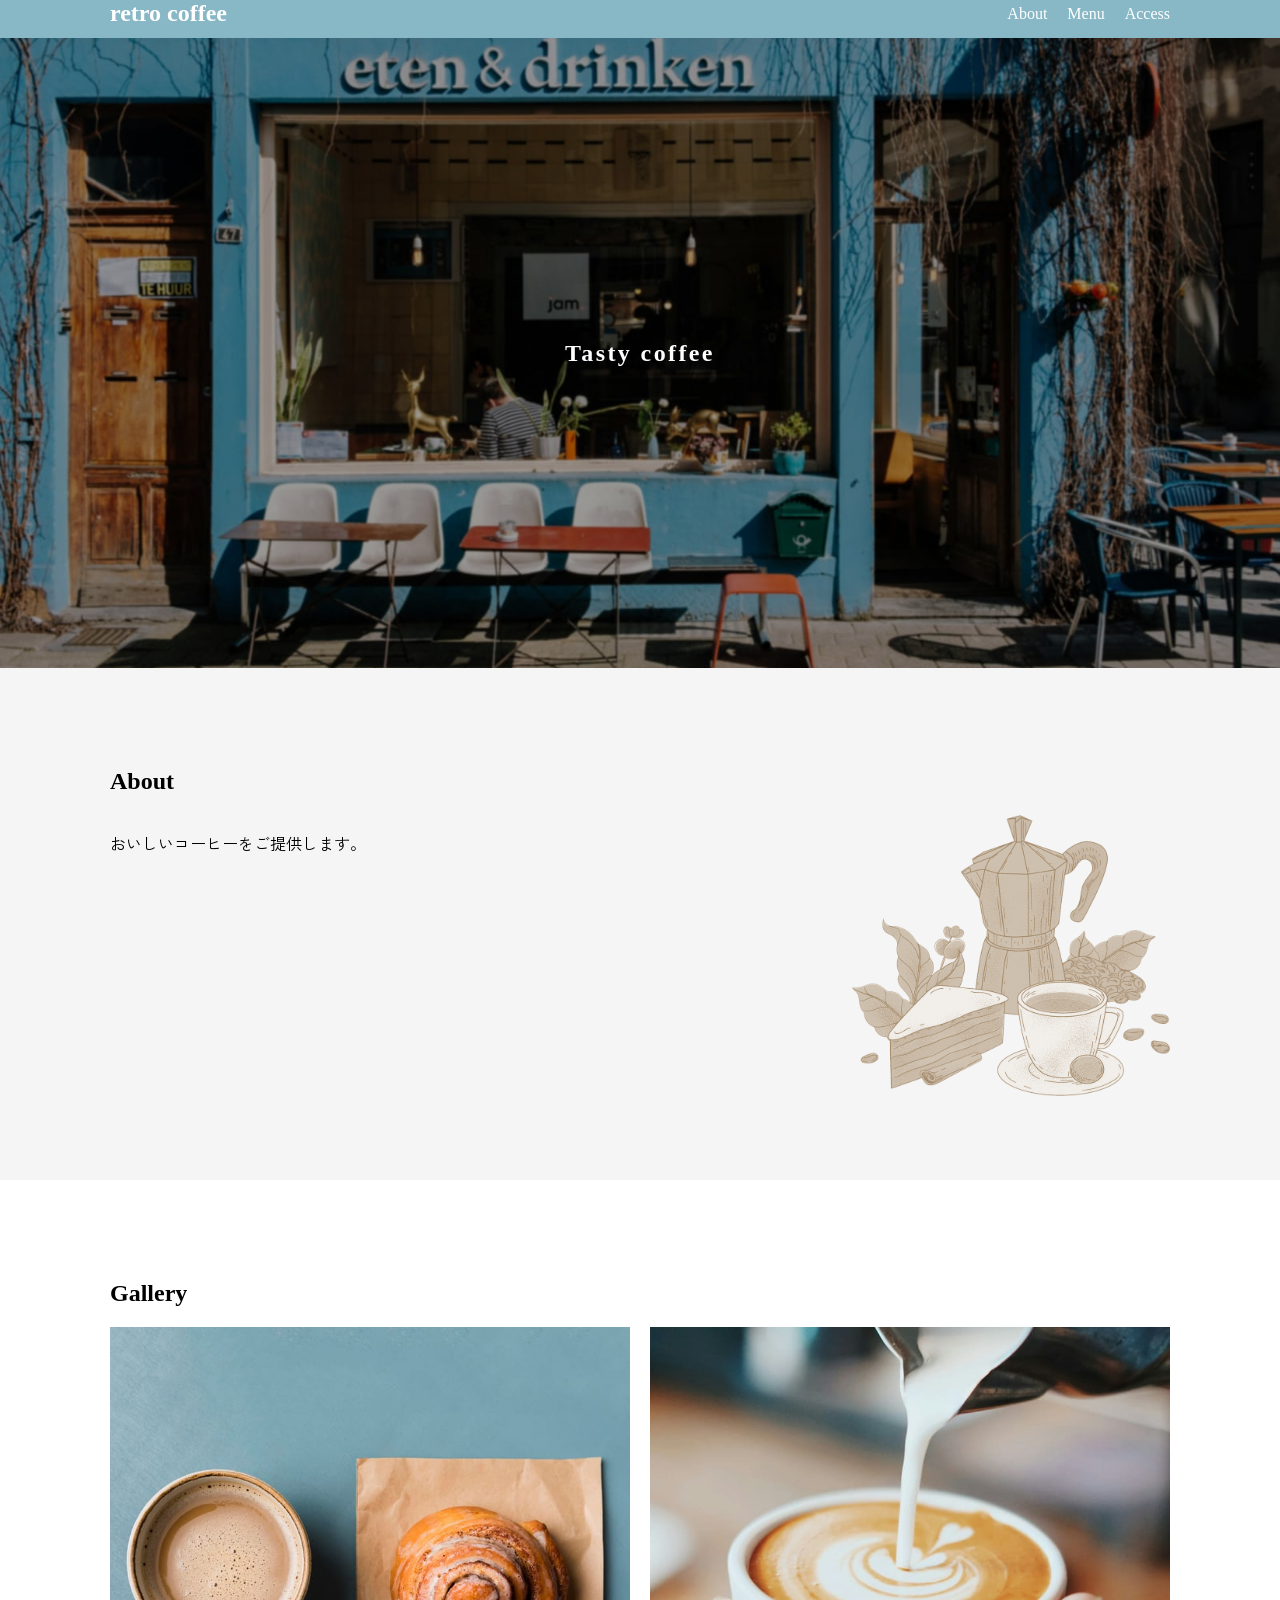
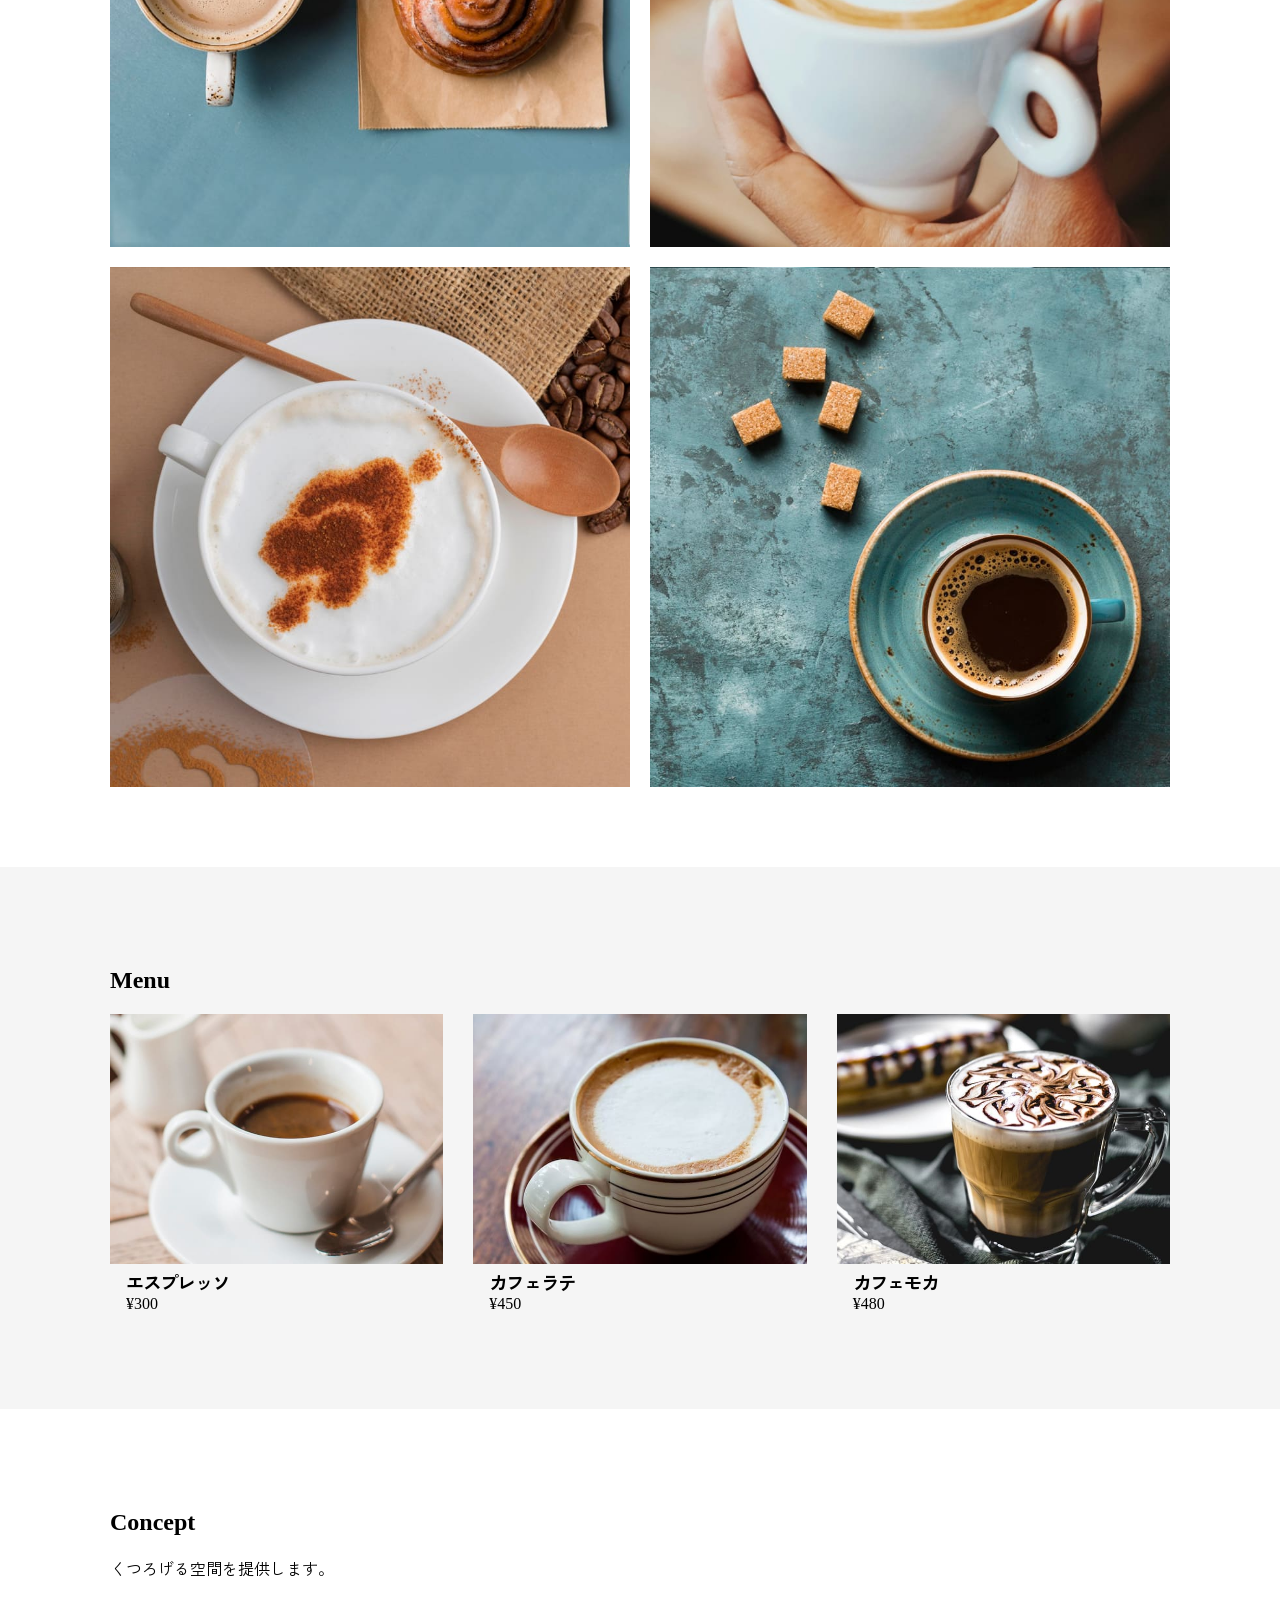
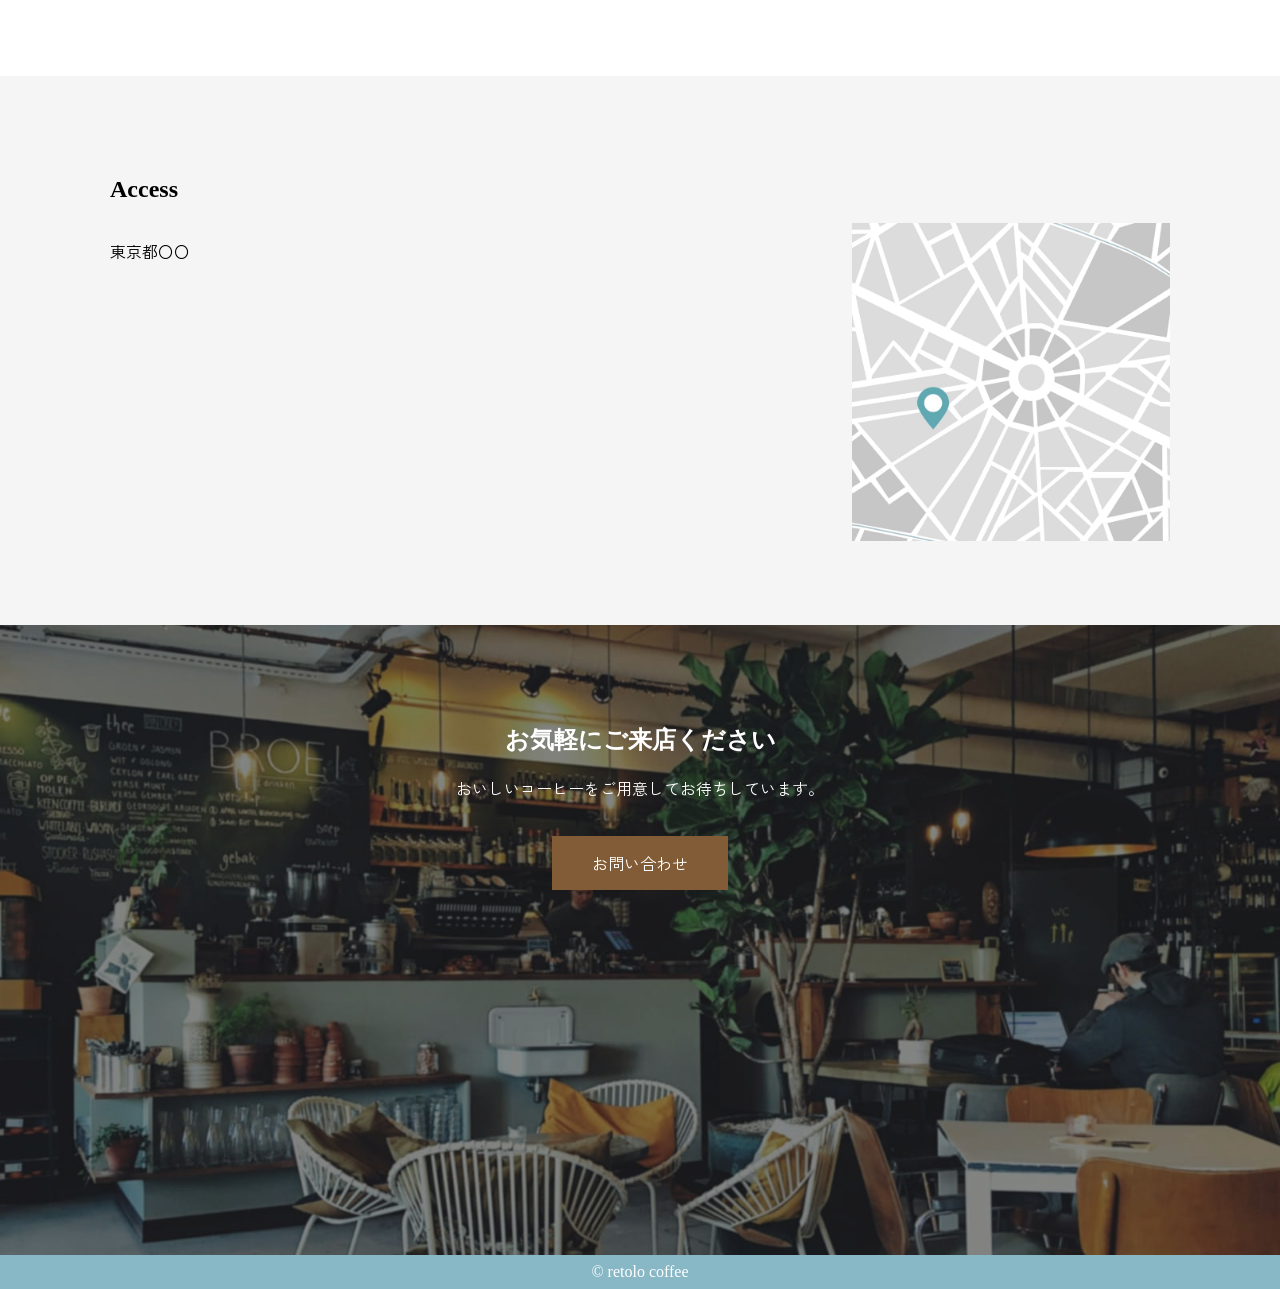
==== works/cafe-lp/index.html @ 8f0bf46b "Add files via upload" ====
<!DOCTYPE html>
<html lang="ja">

<head>
  <meta charset="UTF-8">
  <meta name="viewport" content="width=device-width, initial-scale=1.0">
  <title>Cafe LP</title>
  <link rel="stylesheet" href="style.css">
</head>

<body>

  <header class="header">
    <div class="container">
      <h1>
        <a href="index.html">
          retro coffee
        </a>
      </h1>
      <nav class="nav">
        <ul>
          <li><a href="#about">About</a></li>
          <li><a href="#menu">Menu</a></li>
          <li><a href="#access">Access</a></li>
        </ul>
      </nav>
    </div>
  </header>

  <section class="fv">
    <div class="container">
      <h2>Tasty coffee</h2>
    </div>
  </section>

  <section class="section about" id="about">
    <div class="container">
      <h2>About</h2>
      <div class="about-area">
        <div class="about_txt">
          <p class="jp">おいしいコーヒーをご提供します。</p>
        </div>
        <div class="about_img">
          <img src="images/about.png">
        </div>
      </div>
    </div>
  </section>


  <section class="section gallery">
    <div class="container">
      <h2>Gallery</h2>
      <div class="gallery-grid">
        <img src="images/gallery1.jpg">
        <img src="images/gallery2.jpg">
        <img src="images/gallery4.jpg">
        <img src="images/gallery3.jpg">
      </div>
    </div>
  </section>


  <section class="section menu" id="menu">
    <div class="container">
      <h2>Menu</h2>
      <div class="menu-grid">
        <div class="menu-item">
          <img src="images/menu1.jpg">
          <h3>エスプレッソ</h3>
          <p>¥300</p>
        </div>

        <div class="menu-item">
          <img src="images/menu2.jpg">
          <h3>カフェラテ</h3>
          <p>¥450</p>
        </div>

        <div class="menu-item">
          <img src="images/menu3.jpg">
          <h3>カフェモカ</h3>
          <p>¥480</p>
        </div>
      </div>
    </div>
  </section>

  <section class="section concept">
    <div class="container">
      <h2>Concept</h2>
      <p class="jp">くつろげる空間を提供します。</p>
    </div>
  </section>

  <section class="section access" id="access">
    <div class="container">
      <h2>Access</h2>
      <div class="access-area">
        <div class="access-txt">
          <p class="jp">東京都〇〇</p>
        </div>
        <div class="access-map">
          <img src="images/access_map.jpg">
      </div>
    </div>
  </section>


  <section class="section cta">
    <div class="container">
      <h2>お気軽にご来店ください</h2>
      <p class="jp">おいしいコーヒーをご用意して<br class="sp-br">お待ちしています。</p>
      <a class="cta-button jp" href="#">お問い合わせ</a>
    </div>
  </section>

  <footer class="footer">
    <div class="container">
      <p>© retolo coffee</p>
    </div>
  </footer>

</body>
</html>
---- works/cafe-lp/style.css ----
@charset "UTF-8";
@import url('https: //fonts.googleapis.com/css2?family=New+Tegomin&family=Noto+Serif: ital,wght@0,100..900;1,100..900&display=swap');

@import url('https://fonts.googleapis.com/css2?family=Zen+Kaku+Gothic+New&display=swap');

* {
  box-sizing: border-box;
}

body {
  font-family: "New Tegomin", serif;
  font-feature-settings: "pkna";
  margin: 0;
}

img {
  max-width: 100%;
  height: auto;
}

a {
  color: inherit;
  text-decoration: none;
  transition: opacity 0.5s;
}

a:hover {
  opacity: 0.8;
}

.jp {
  font-family: "Zen Kaku Gothic New", sans-serif;
}

.sp-br {
  display: none;
}
@media (max-width: 768px) {
  .sp-br {
    display: inline;
  }
}

/* common */
.container {
  max-width: 1100px;
  margin: auto;
  padding: 0 20px;
}

.section {
  padding: 80px 0;
}

/* header */
.header {
  position: sticky;
  top: 0;
  height: 38px;
  z-index: 100;
  background: #88b8c6;
}

.header .container {
  display: flex;
  justify-content: space-between;
  align-items: center;
}

.header h1 {
  margin: 0;
  font-size: 24px;
}

.header h1 a {
  color: #fff;
}

.nav ul {
  display: flex;
  gap: 20px;
  list-style: none;
  margin: 0;
  padding: 0;
}

.nav li a {
  color: #fff;
}

/* FV */
.fv {
  position: relative;
  height: 70vh;
  background: url(images/fv.jpg) center/cover;
  display: flex;
  align-items: center;
  justify-content: center;
  color: #fff;
  text-align: center;
}

.fv::before {
  content: "";
  position: absolute;
  inset: 0;
  background: rgba(0,0,0,0.4);
}

.fv h2 {
  position: relative;
  letter-spacing: .1em;
}

/* about */
.about {
  background: #f5f5f5;
}

.about-area {
  display: flex;
  gap: 40px;
}
@media (max-width: 768px) {
  .about-area {
    flex-direction: column;
  }
}

.about_txt {
  flex: 1;
}

.about_img {
  width: 30%;
}
@media (max-width: 768px) {
  .about_img {
    width: 50%;
    margin: 0 auto;
  }
}

/* gallery */
.gallery-grid {
  display: grid;
  grid-template-columns: repeat(2,1fr);
  gap: 20px;
}

.gallery-grid img {
  width: 100%;
  display: block;
  transition: 0.3s;
}

.gallery-grid img:hover {
  transform: scale(1.05);
}

/* menu */
.menu {
  background: #f5f5f5;
}

.menu-grid {
  display: grid;
  grid-template-columns: repeat(3,1fr);
  gap: 30px;
}

.menu-item img {
  width: 100%;
}

.menu-item h3 {
  margin: 0;
  padding: 0 16px;
  font-family: "Zen Kaku Gothic New", sans-serif;
  letter-spacing: -.1em;
}

.menu-item p {
  margin-top: 0;
  padding-left: 16px;
}

/* access */
.access {
  background: #f5f5f5;
}

.access-area {
  display: flex;
  gap: 40px;
}
@media (max-width: 768px) {
  .access-area {
    flex-direction: column;
  }
}

.access-txt {
  flex: 1;
}

.access-map {
  width: 30%;
}
@media (max-width: 768px) {
  .access-map {
    width: 100%;
  }
}

/* CTA */
.cta {
  position: relative;
  height: 70vh;
  text-align: center;
  background: url(images/cta.jpg) center/cover;
}

.cta::before {
  content: "";
  position: absolute;
  inset: 0;
  background: rgba(0,0,0,0.4);
}

.cta .container {
  position: relative;
  z-index: 1;
  color: #fff;
}

.cta-button {
  display: inline-block;
  margin-top: 20px;
  padding: 15px 40px;
  color: #fff;
  background: #825c36;
}

/* footer */
.footer {
  margin: 0;
  color: #fff;
  background: #88b8c6;
}

.footer p {
  margin: 0;
  padding: 8px 0;
  text-align: center;
}

/* responsive */
@media (max-width: 768px) {
  .gallery-grid {
    grid-template-columns: 1fr;
  }

  .menu-grid {
    grid-template-columns: 1fr;
  }

  .section {
    padding: 60px 0;
  }
}
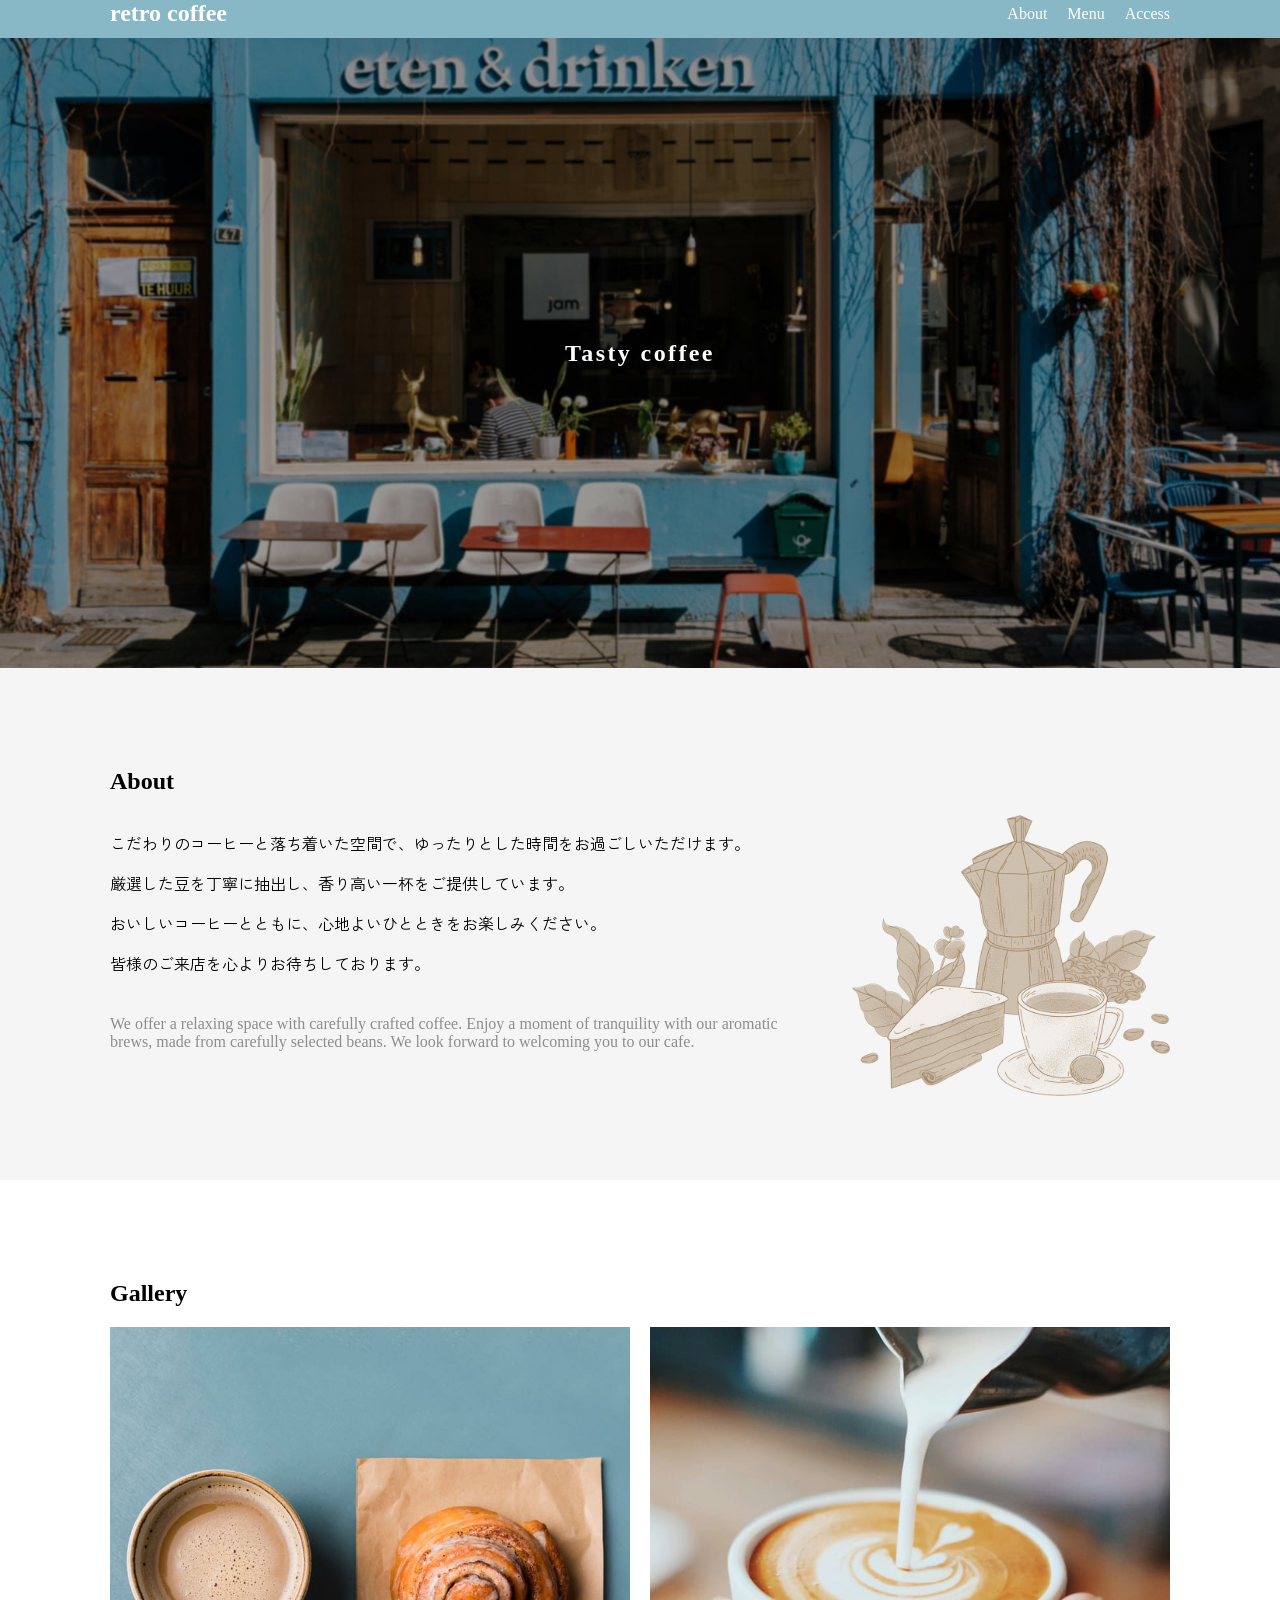
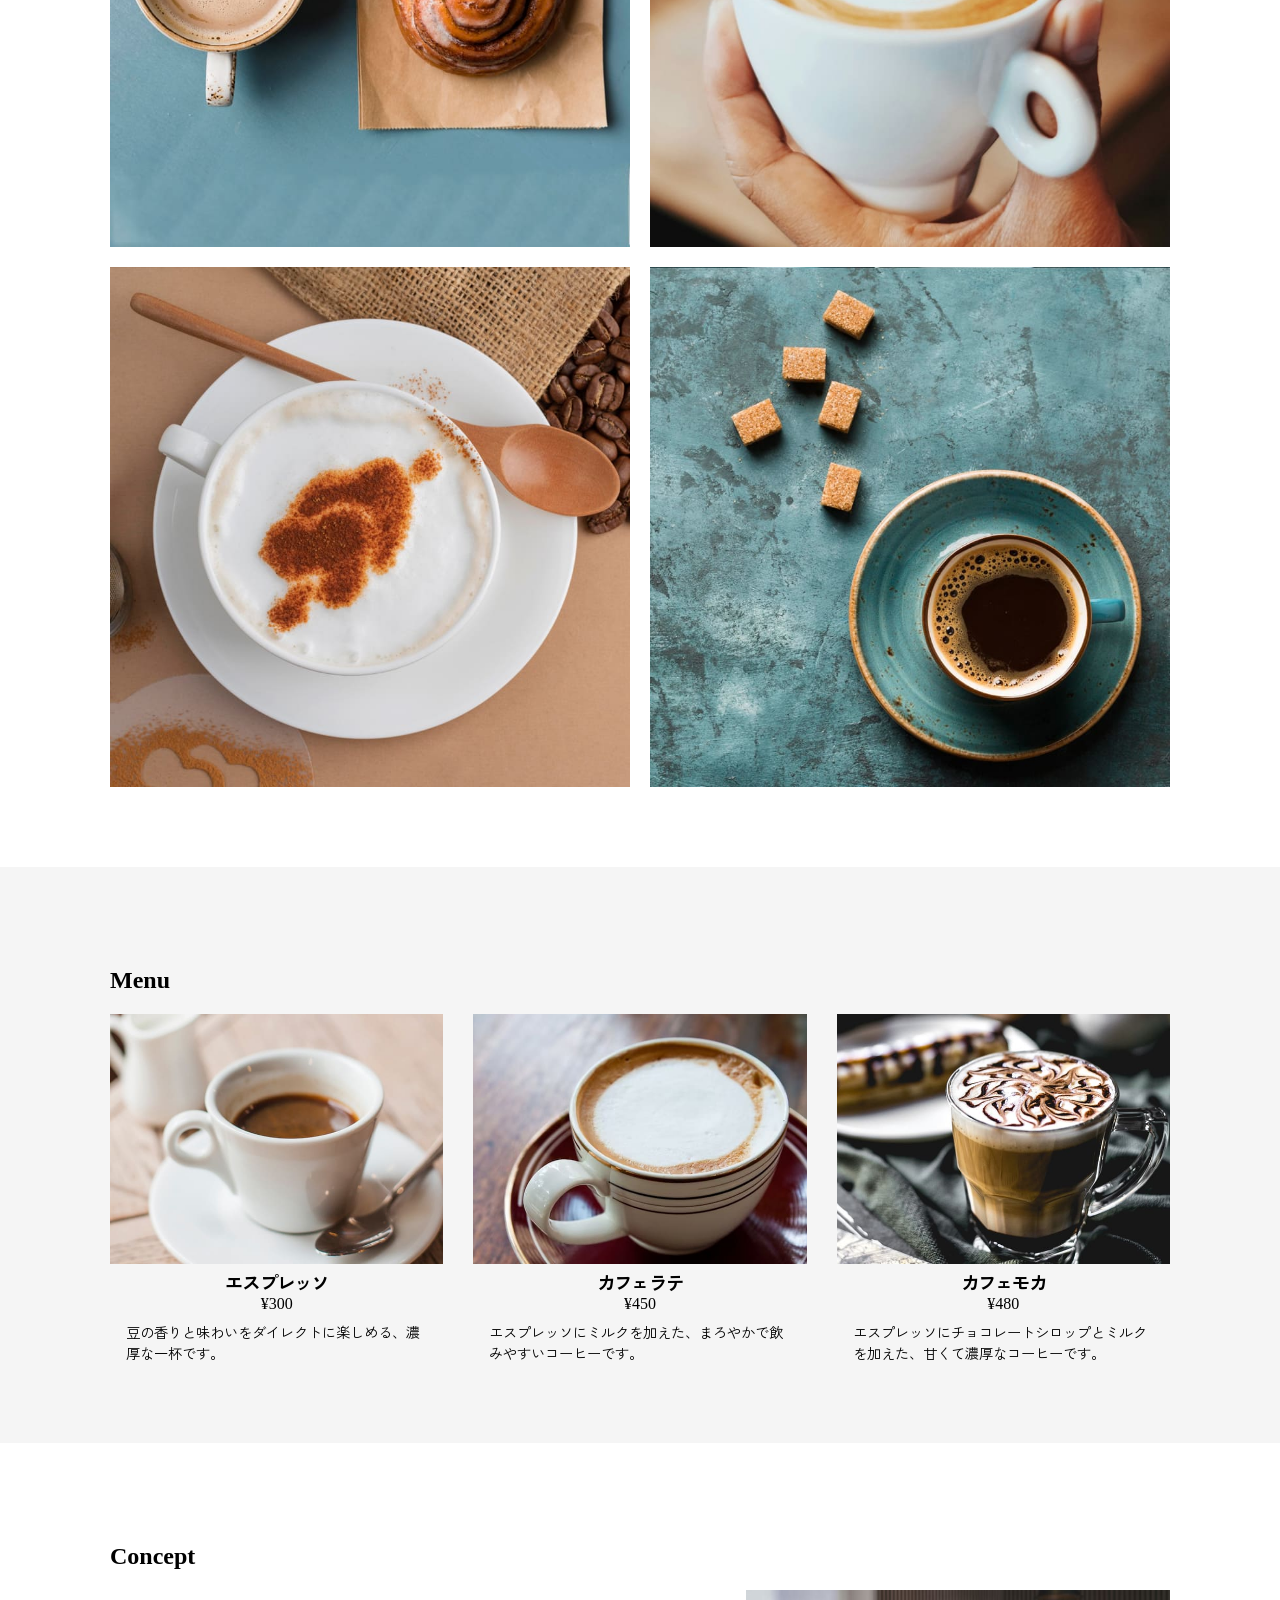
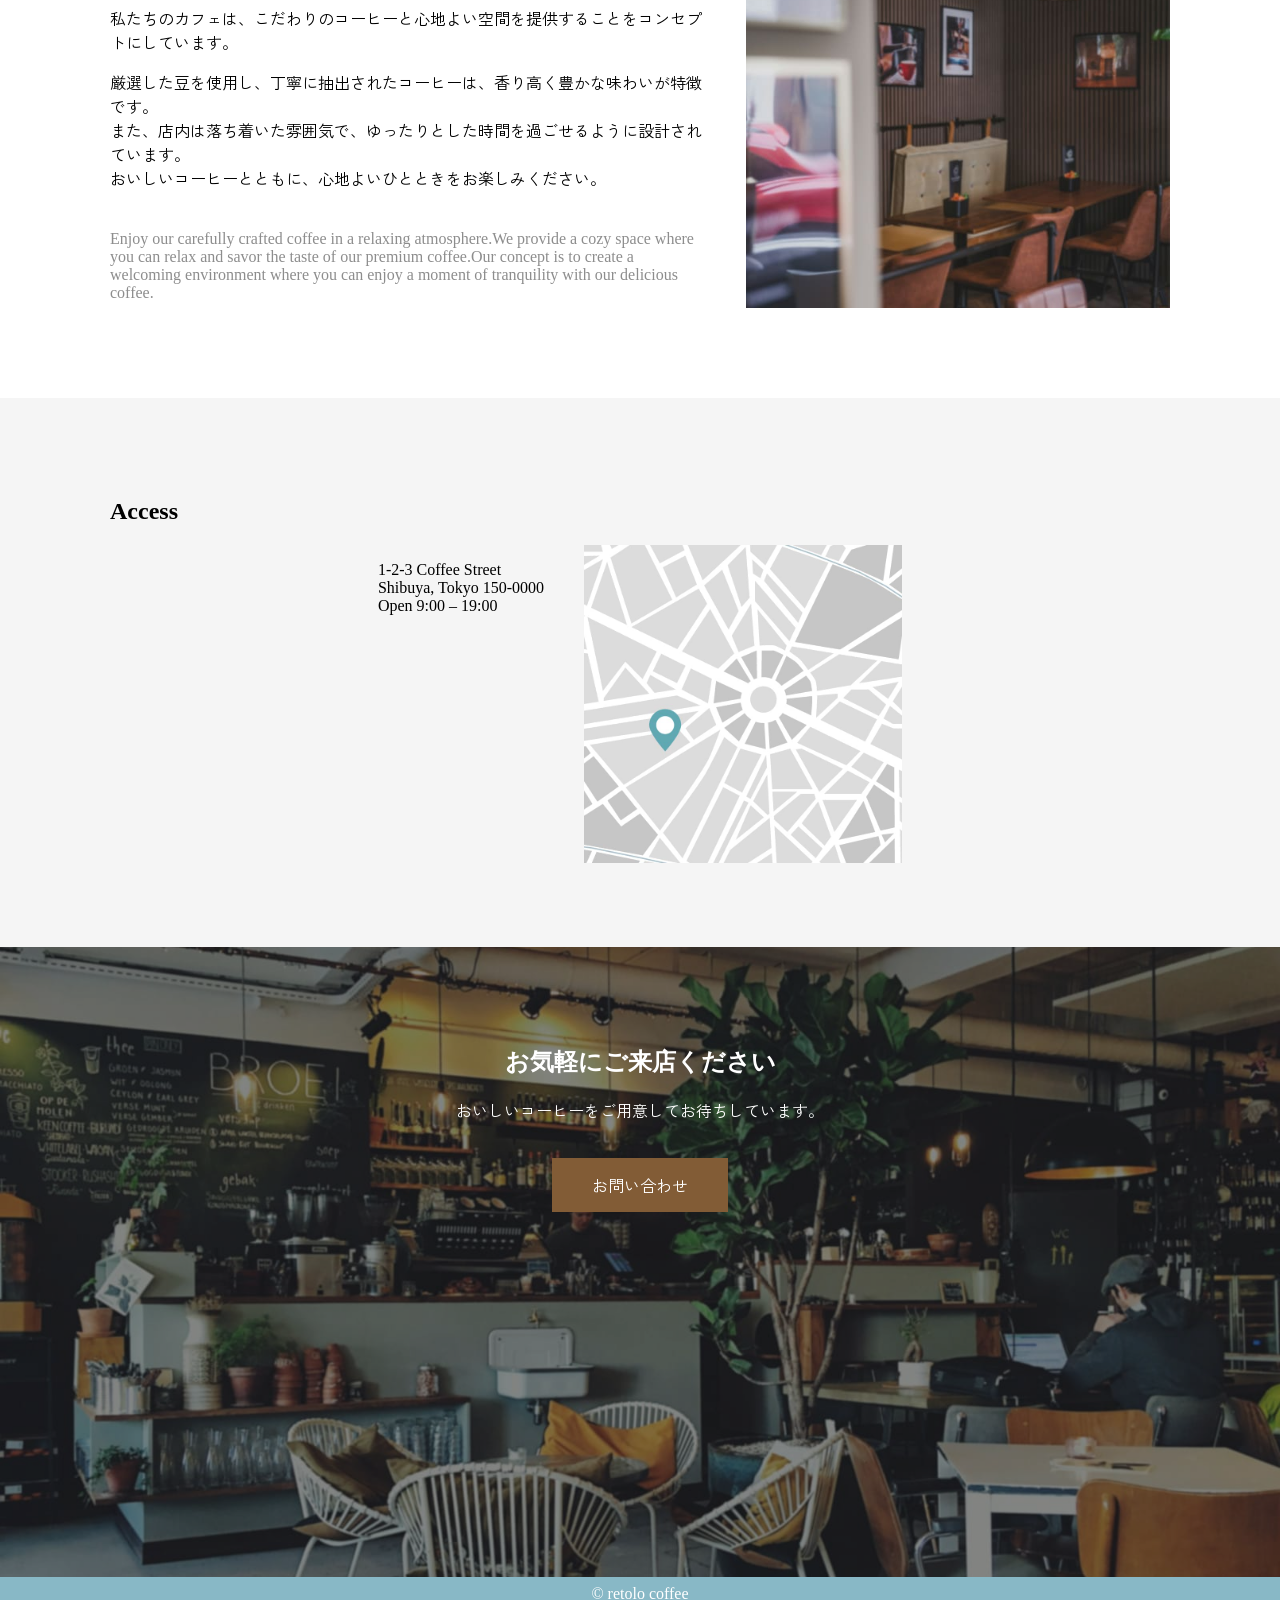
==== commit f2cc4c80: "Add files via upload" ====
--- a/works/cafe-lp/index.html
+++ b/works/cafe-lp/index.html
@@ -38,7 +38,21 @@
       <h2>About</h2>
       <div class="about-area">
         <div class="about_txt">
-          <p class="jp">おいしいコーヒーをご提供します。</p>
+          <p class="jp">
+            こだわりのコーヒーと落ち着いた空間で、ゆったりとした時間をお過ごしいただけます。
+          </p>
+          <p class="jp">
+            厳選した豆を丁寧に抽出し、香り高い一杯をご提供しています。
+          </p>
+          <p class="jp">
+            おいしいコーヒーとともに、心地よいひとときをお楽しみください。
+          </p>
+          <p class="jp">
+            皆様のご来店を心よりお待ちしております。
+          </p>
+          <p class="en">
+            We offer a relaxing space with carefully crafted coffee. Enjoy a moment of tranquility with our aromatic brews, made from carefully selected beans. We look forward to welcoming you to our cafe.
+          </p>
         </div>
         <div class="about_img">
           <img src="images/about.png">
@@ -46,7 +60,6 @@
       </div>
     </div>
   </section>
-
 
   <section class="section gallery">
     <div class="container">
@@ -60,7 +73,6 @@
     </div>
   </section>
 
-
   <section class="section menu" id="menu">
     <div class="container">
       <h2>Menu</h2>
@@ -69,18 +81,27 @@
           <img src="images/menu1.jpg">
           <h3>エスプレッソ</h3>
           <p>¥300</p>
+          <p class="menu-txt jp">
+            豆の香りと味わいをダイレクトに楽しめる、濃厚な一杯です。
+          </p>
         </div>
 
         <div class="menu-item">
           <img src="images/menu2.jpg">
           <h3>カフェラテ</h3>
           <p>¥450</p>
+          <p class="menu-txt jp">
+            エスプレッソにミルクを加えた、まろやかで飲みやすいコーヒーです。
+          </p>
         </div>
 
         <div class="menu-item">
           <img src="images/menu3.jpg">
           <h3>カフェモカ</h3>
           <p>¥480</p>
+          <p class="menu-txt jp">
+            エスプレッソにチョコレートシロップとミルクを加えた、甘くて濃厚なコーヒーです。
+          </p>
         </div>
       </div>
     </div>
@@ -89,7 +110,24 @@
   <section class="section concept">
     <div class="container">
       <h2>Concept</h2>
-      <p class="jp">くつろげる空間を提供します。</p>
+      <div class="concept-area">
+        <div class="concept-txt">
+          <p class="jp">私たちのカフェは、こだわりのコーヒーと心地よい空間を提供することをコンセプトにしています。</p>
+          <p class="jp">
+            厳選した豆を使用し、丁寧に抽出されたコーヒーは、香り高く豊かな味わいが特徴です。<br>
+            また、店内は落ち着いた雰囲気で、ゆったりとした時間を過ごせるように設計されています。<br>
+            おいしいコーヒーとともに、心地よいひとときをお楽しみください。
+          </p>
+
+          <p class="en">
+            Enjoy our carefully crafted coffee in a relaxing atmosphere.We provide a cozy space where you can relax and savor the taste of our premium coffee.Our concept is to create a welcoming environment where you can enjoy a moment of tranquility with our delicious coffee.
+          </p>
+        </div>
+
+        <div class="concept-img">
+          <img src="images/concept.jpg">
+        </div>
+      </div>
     </div>
   </section>
 
@@ -98,7 +136,11 @@
       <h2>Access</h2>
       <div class="access-area">
         <div class="access-txt">
-          <p class="jp">東京都〇〇</p>
+          <p>
+            1-2-3 Coffee Street<br>
+            Shibuya, Tokyo 150-0000<br>
+            Open 9:00 – 19:00
+            </p>
         </div>
         <div class="access-map">
           <img src="images/access_map.jpg">
--- a/works/cafe-lp/style.css
+++ b/works/cafe-lp/style.css
@@ -5,6 +5,10 @@
 
 * {
   box-sizing: border-box;
+}
+
+html {
+  scroll-behavior:smooth;
 }
 
 body {
@@ -131,6 +135,11 @@
   flex: 1;
 }
 
+.about_txt .en {
+  margin-top: 40px;
+  color: #8d8d8d;
+}
+
 .about_img {
   width: 30%;
 }
@@ -175,14 +184,49 @@
 
 .menu-item h3 {
   margin: 0;
-  padding: 0 16px;
+  text-align: center;
   font-family: "Zen Kaku Gothic New", sans-serif;
   letter-spacing: -.1em;
 }
 
 .menu-item p {
-  margin-top: 0;
-  padding-left: 16px;
+  margin: 0;
+  text-align: center;
+}
+
+.menu-item .menu-txt {
+  margin-top: 8px;
+  padding: 0 16px;
+  text-align: left;
+  font-size: 0.9em;
+}
+
+/* concept */
+.concept-area {
+  display: flex;
+  gap: 40px;
+}
+@media (max-width: 768px) {
+  .concept-area {
+    flex-direction: column;
+  }
+}
+.concept-txt {
+  flex: 1;
+}
+
+.concept-txt .en {
+  margin-top: 40px;
+  color: #8d8d8d;
+}
+
+.concept-img {
+  width: 40%;
+}
+@media (max-width: 768px) {
+  .concept-img {
+    width: 100%;
+  }
 }
 
 /* access */
@@ -192,16 +236,14 @@
 
 .access-area {
   display: flex;
+  justify-content: center;
   gap: 40px;
 }
 @media (max-width: 768px) {
   .access-area {
     flex-direction: column;
-  }
-}
-
-.access-txt {
-  flex: 1;
+    gap: 24px;
+  }
 }
 
 .access-map {
@@ -209,7 +251,8 @@
 }
 @media (max-width: 768px) {
   .access-map {
-    width: 100%;
+    width: 70%;
+    margin: 0 auto;
   }
 }
 
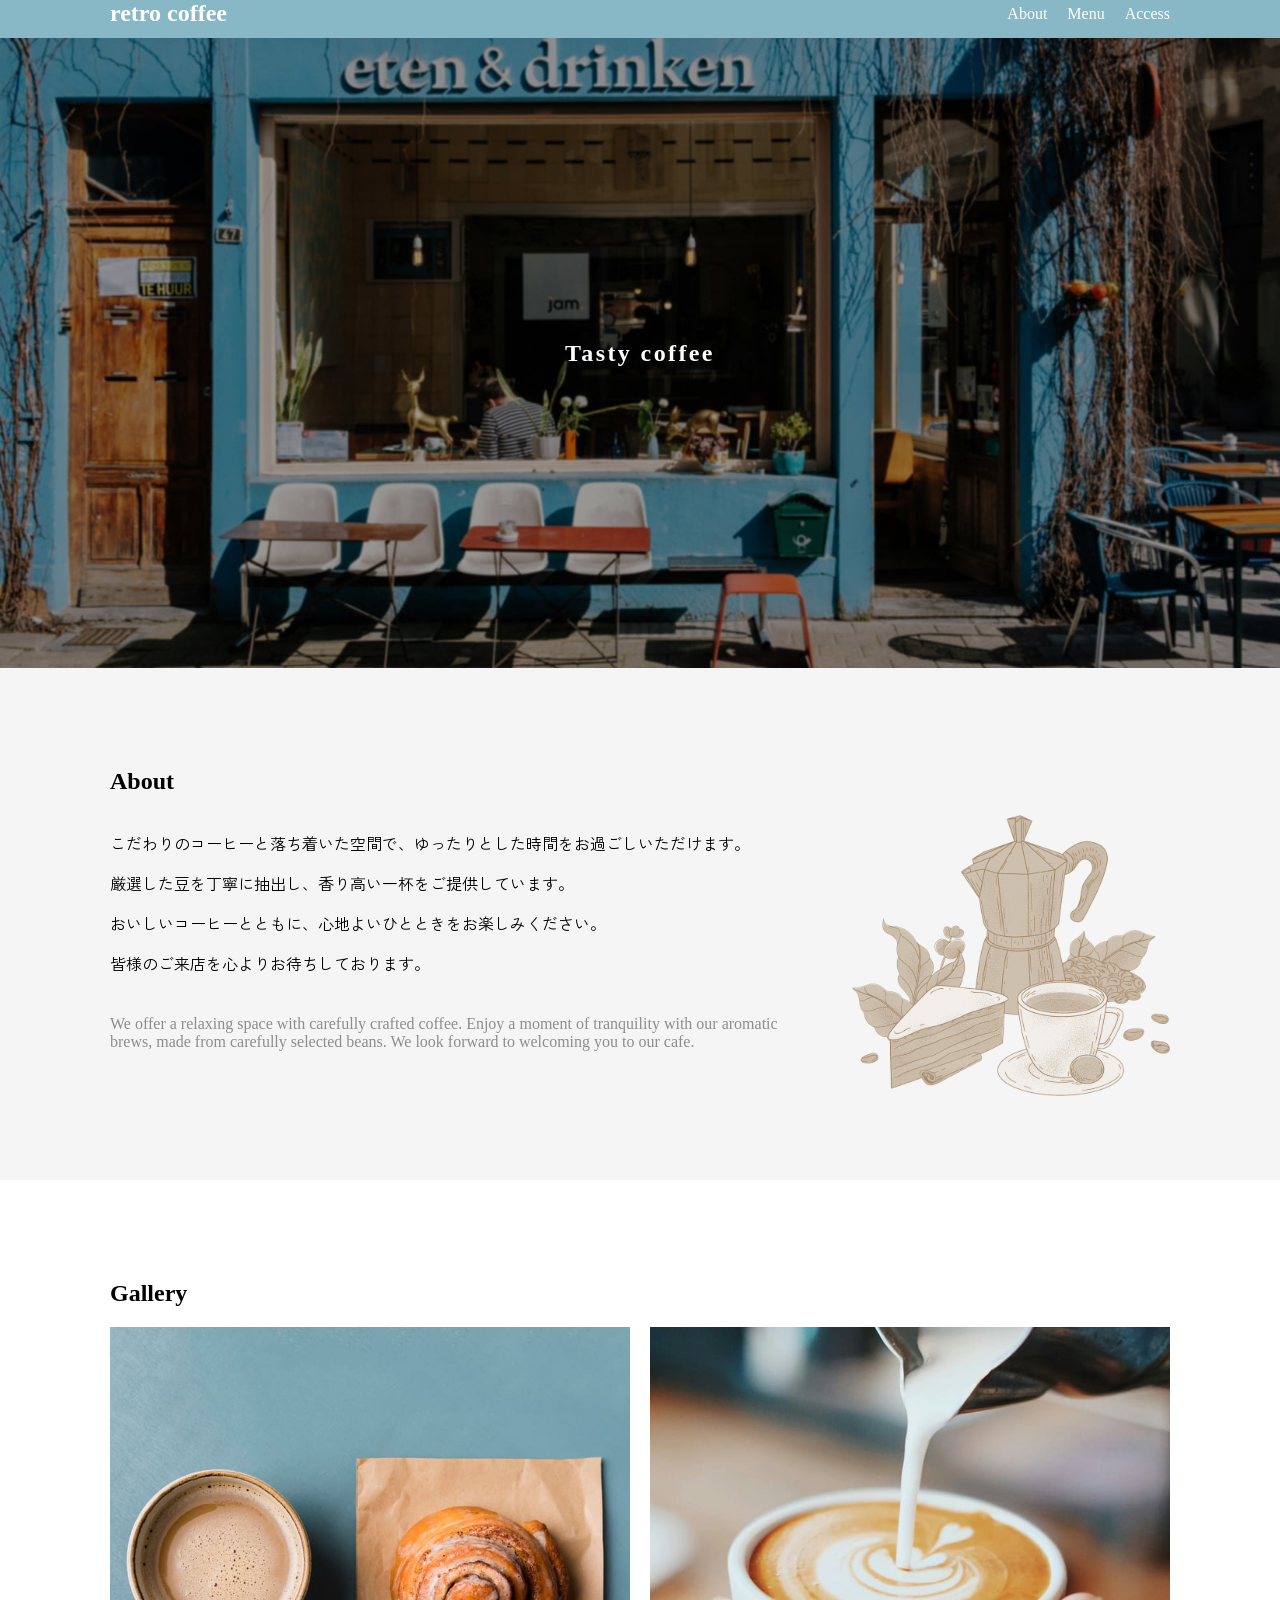
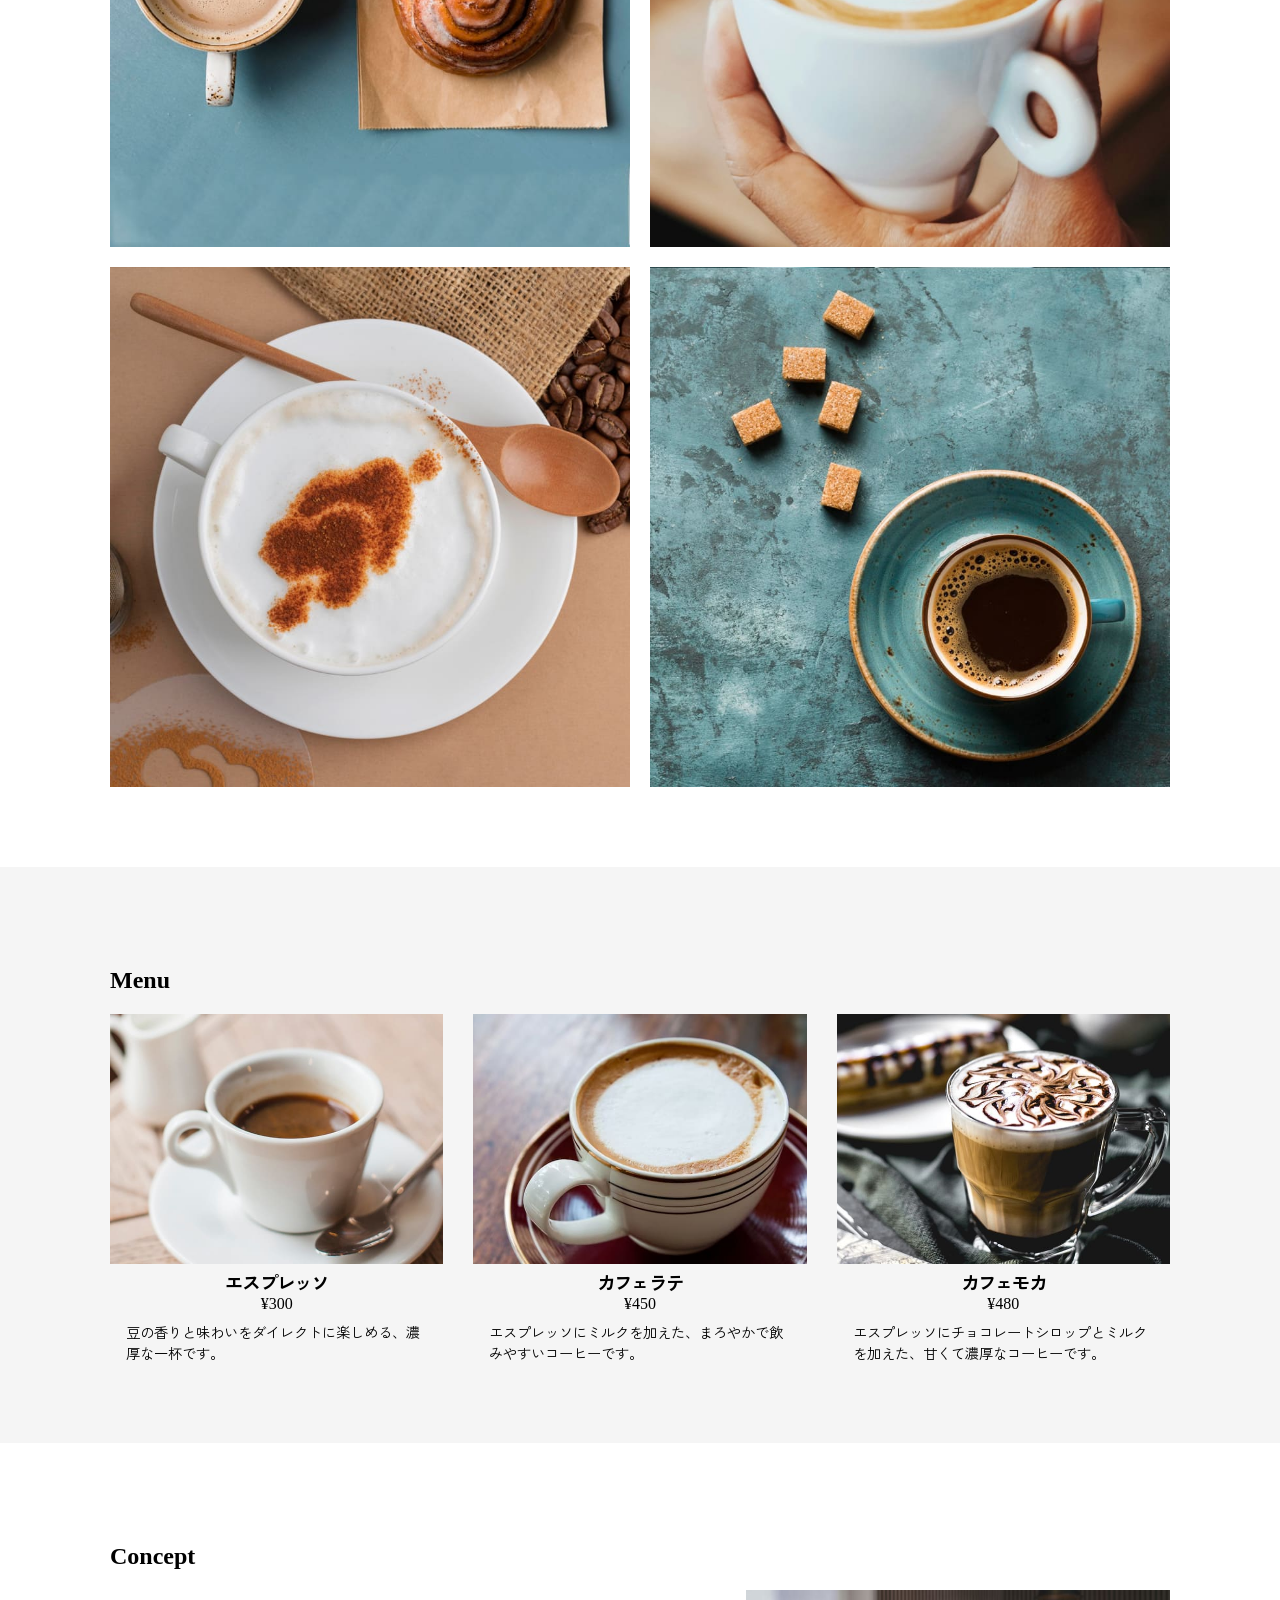
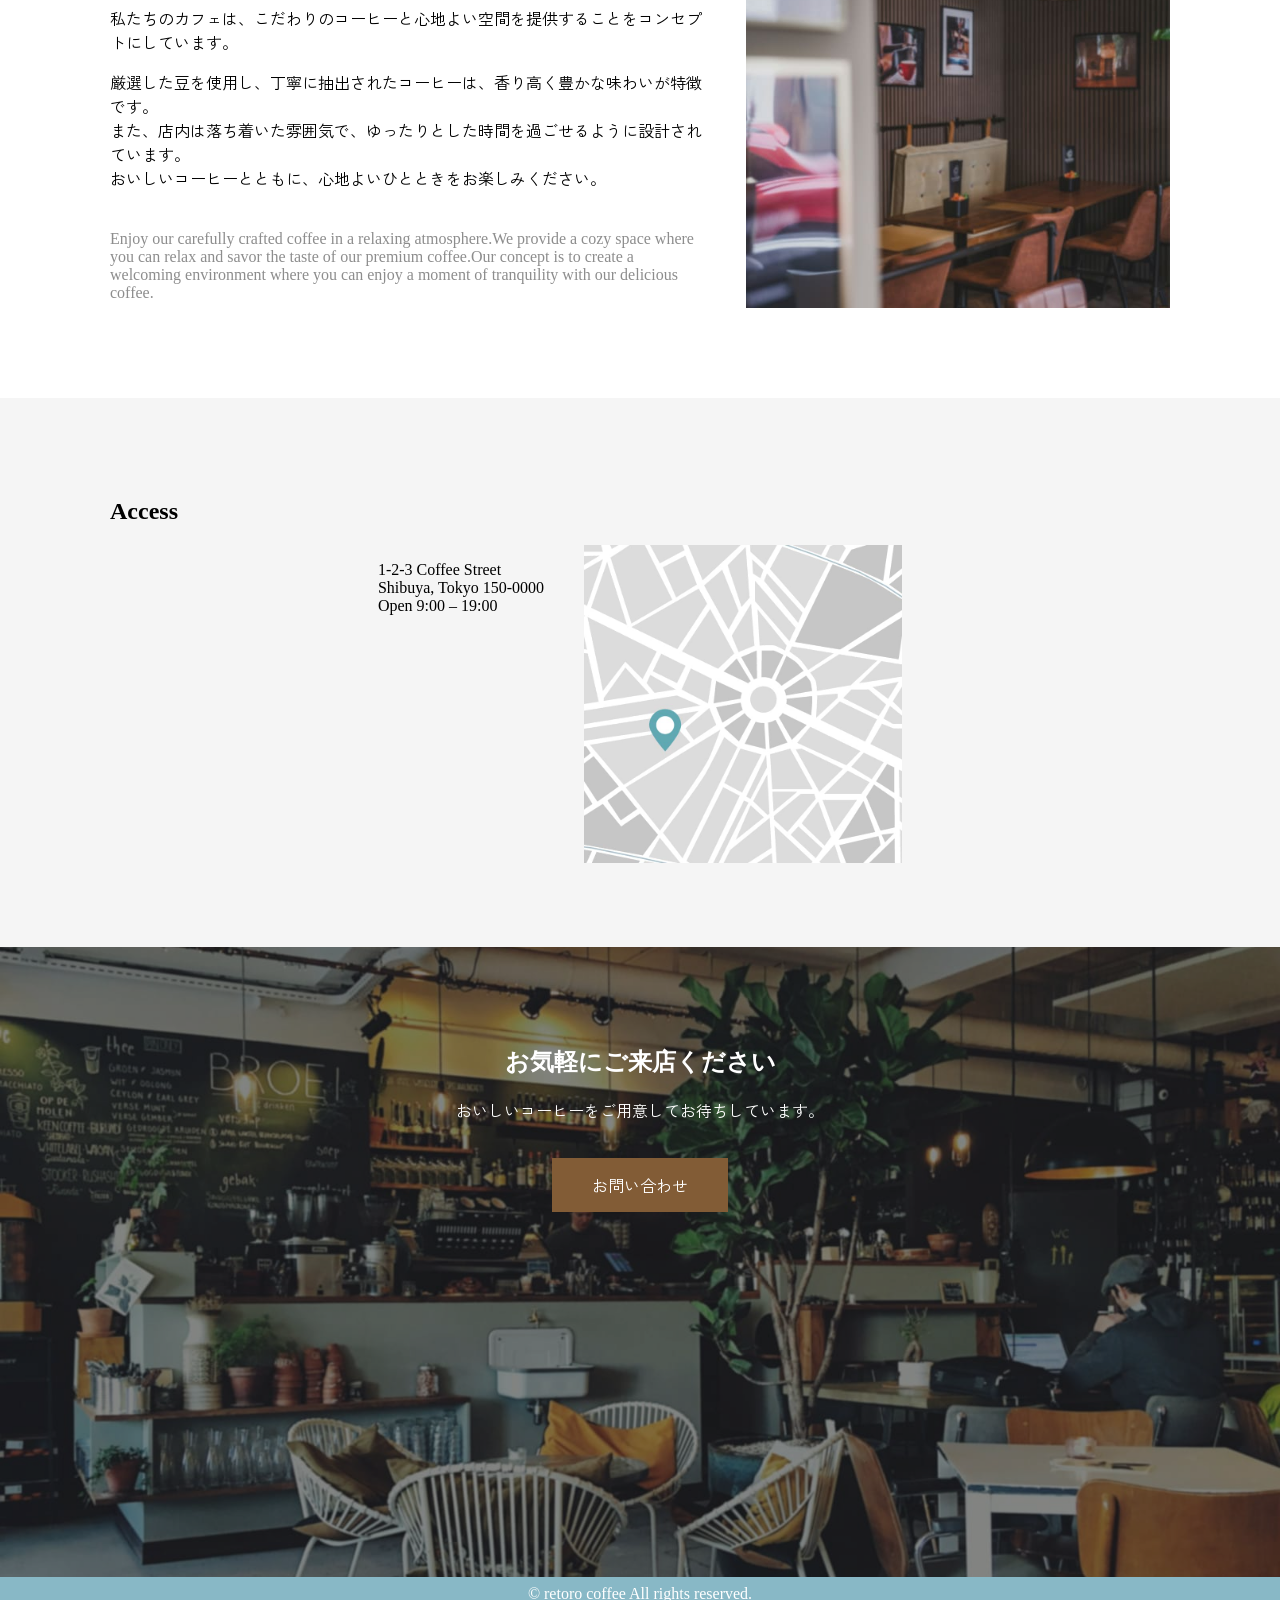
==== commit 8ee1d1b5: "Add files via upload" ====
--- a/works/cafe-lp/index.html
+++ b/works/cafe-lp/index.html
@@ -159,7 +159,7 @@
 
   <footer class="footer">
     <div class="container">
-      <p>© retolo coffee</p>
+      <p>© retoro coffee All rights reserved.</p>
     </div>
   </footer>
 
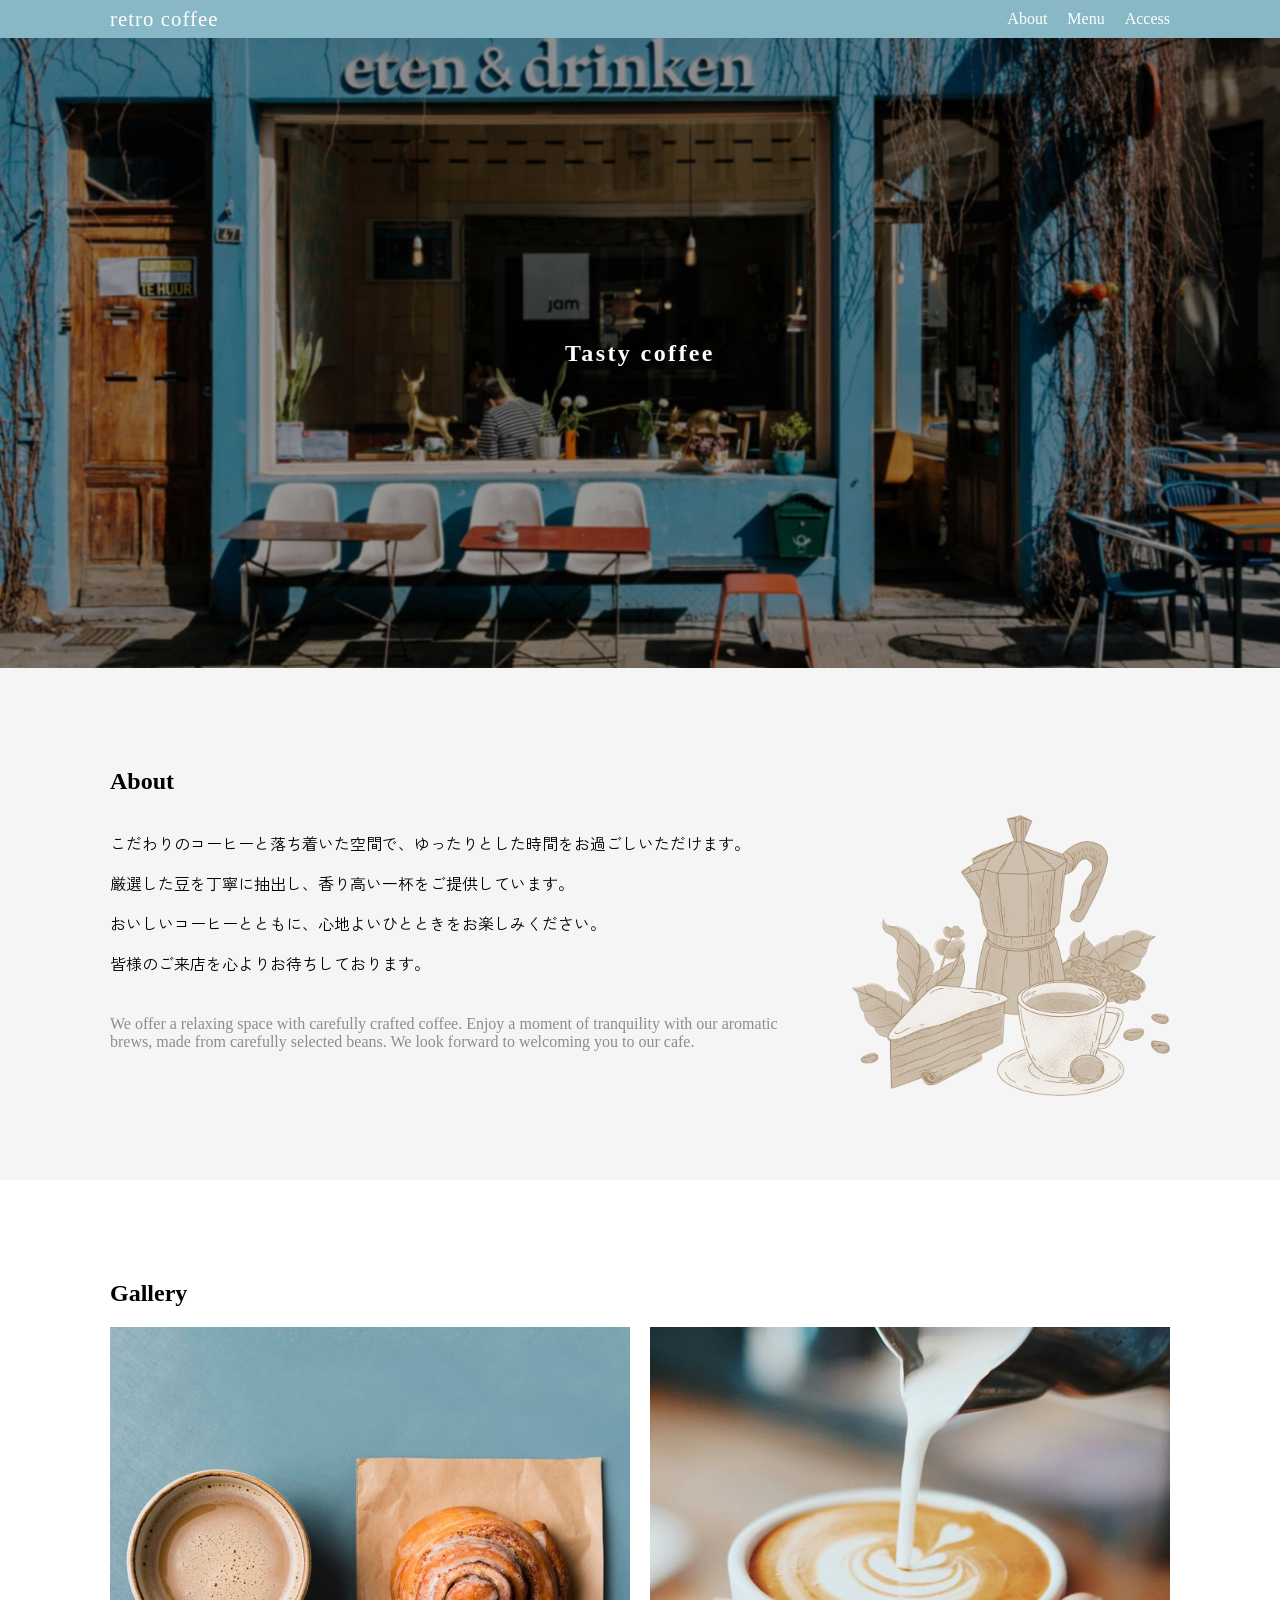
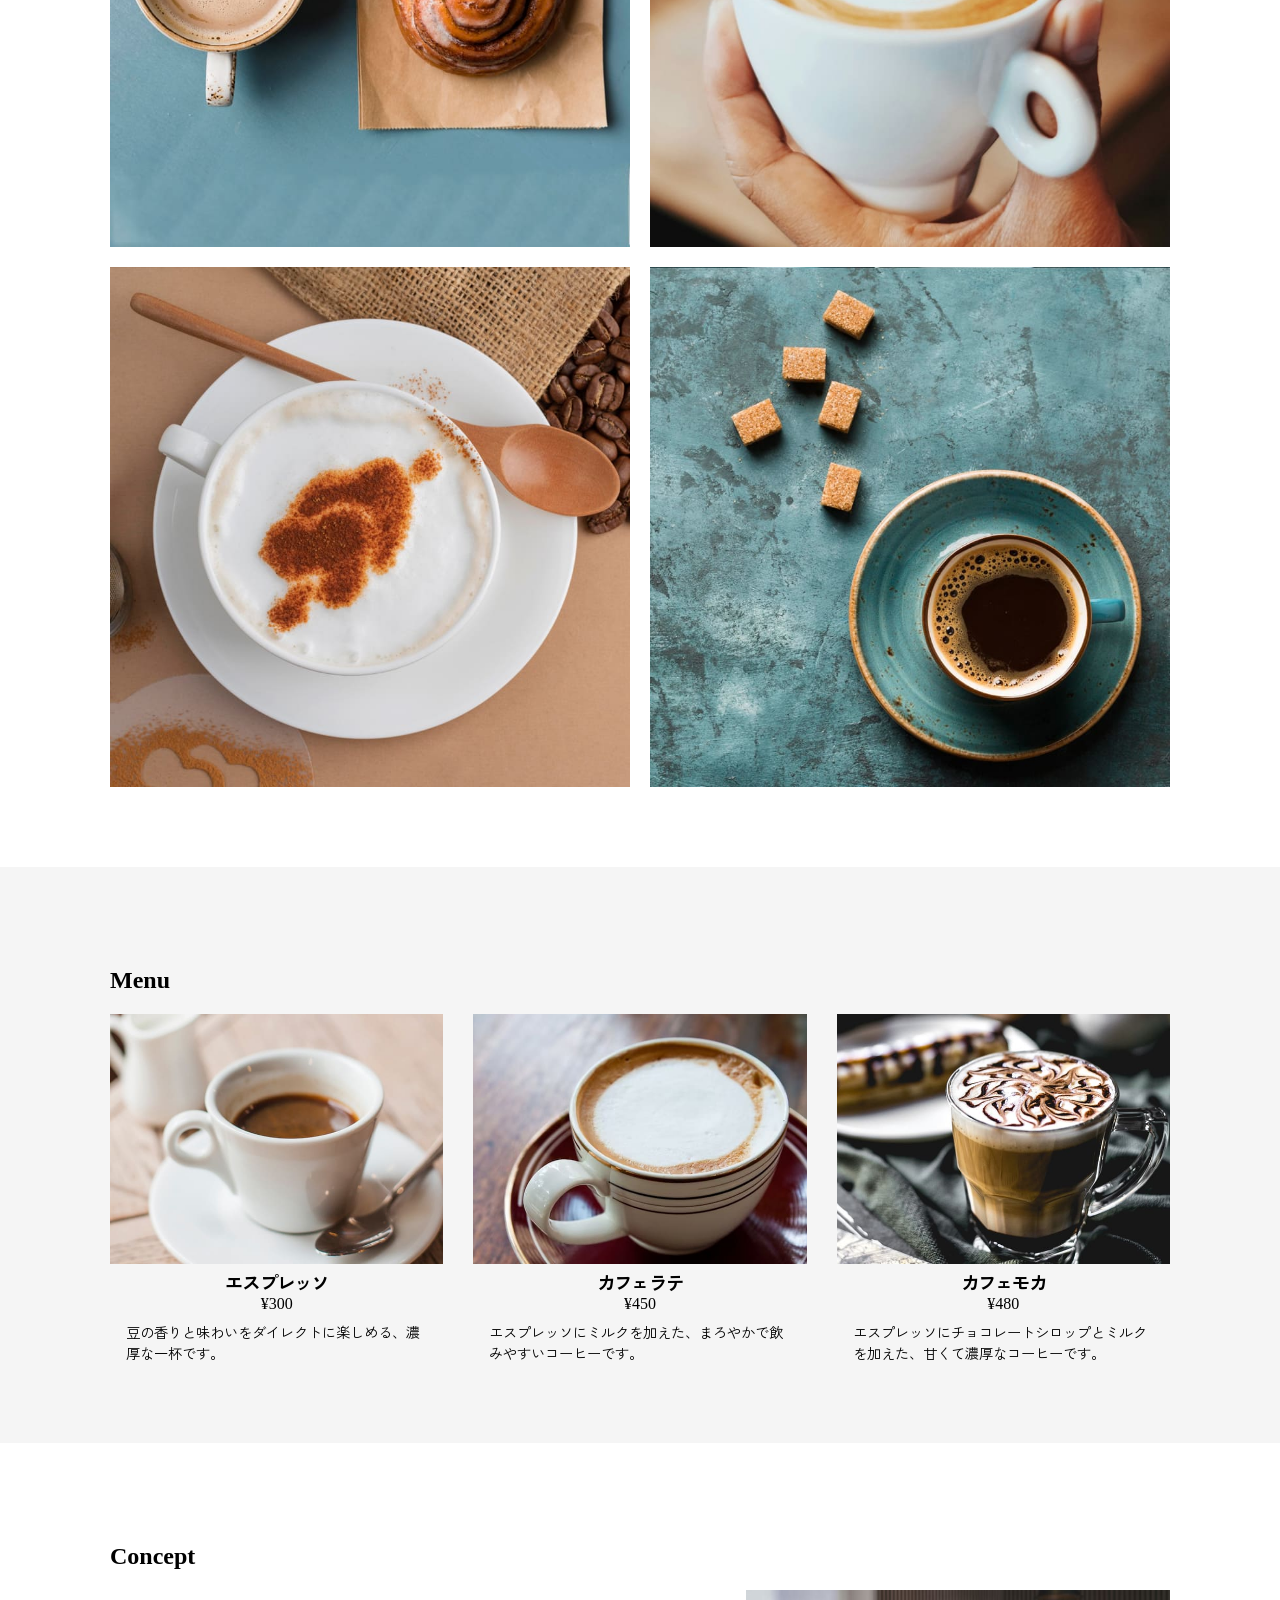
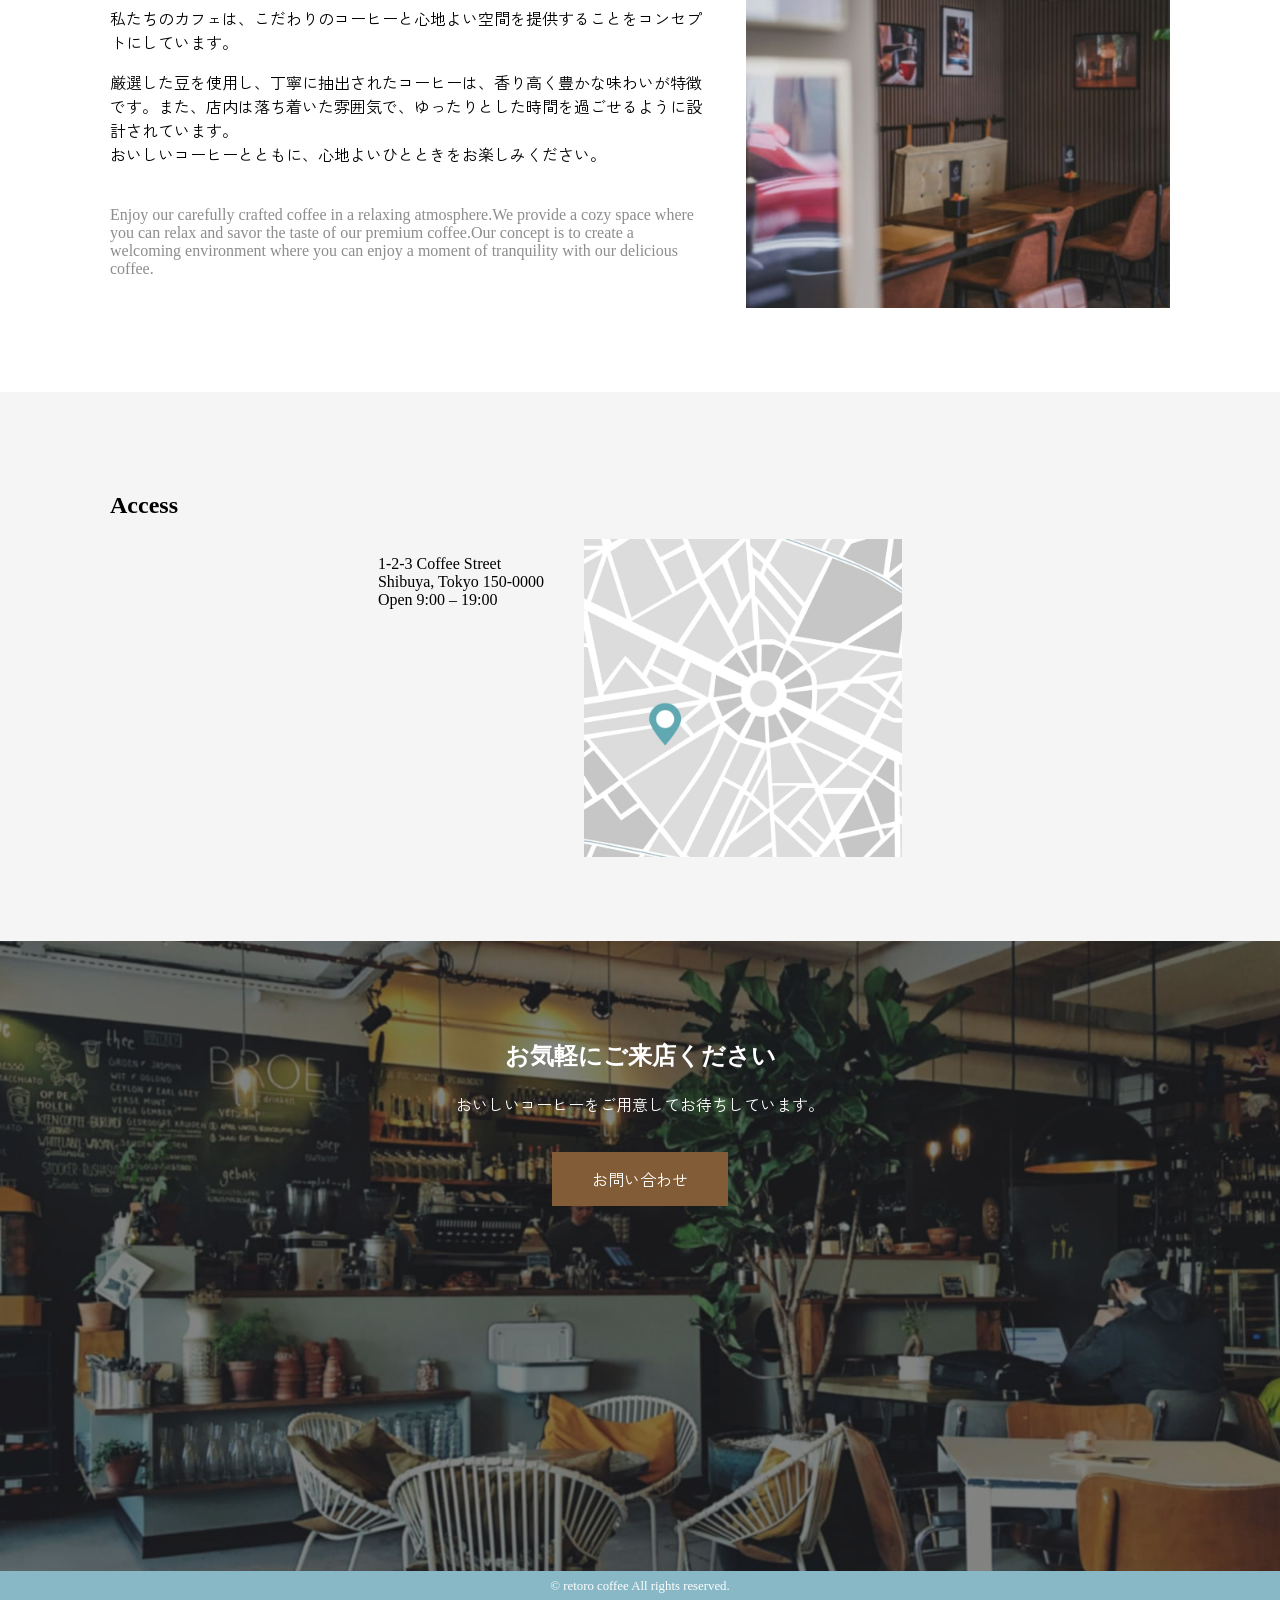
==== commit ef53378c: "Add files via upload" ====
--- a/works/cafe-lp/index.html
+++ b/works/cafe-lp/index.html
@@ -114,8 +114,7 @@
         <div class="concept-txt">
           <p class="jp">私たちのカフェは、こだわりのコーヒーと心地よい空間を提供することをコンセプトにしています。</p>
           <p class="jp">
-            厳選した豆を使用し、丁寧に抽出されたコーヒーは、香り高く豊かな味わいが特徴です。<br>
-            また、店内は落ち着いた雰囲気で、ゆったりとした時間を過ごせるように設計されています。<br>
+            厳選した豆を使用し、丁寧に抽出されたコーヒーは、香り高く豊かな味わいが特徴です。また、店内は落ち着いた雰囲気で、ゆったりとした時間を過ごせるように設計されています。<br>
             おいしいコーヒーとともに、心地よいひとときをお楽しみください。
           </p>
 
--- a/works/cafe-lp/style.css
+++ b/works/cafe-lp/style.css
@@ -69,11 +69,19 @@
   display: flex;
   justify-content: space-between;
   align-items: center;
+  height: inherit;
 }
 
 .header h1 {
   margin: 0;
-  font-size: 24px;
+  font-size: 1.3em;
+  font-weight: 500;
+  letter-spacing: .05em;
+}
+@media (max-width: 768px) {
+  .header h1 {
+    font-size: 1.1em;
+  }
 }
 
 .header h1 a {
@@ -86,6 +94,11 @@
   list-style: none;
   margin: 0;
   padding: 0;
+}
+@media (max-width: 768px) {
+  .nav ul {
+    font-size: 0.9em;
+  }
 }
 
 .nav li a {
@@ -128,6 +141,7 @@
 @media (max-width: 768px) {
   .about-area {
     flex-direction: column;
+    text-align: justify;
   }
 }
 
@@ -296,6 +310,7 @@
   margin: 0;
   padding: 8px 0;
   text-align: center;
+  font-size: 0.8em;
 }
 
 /* responsive */
